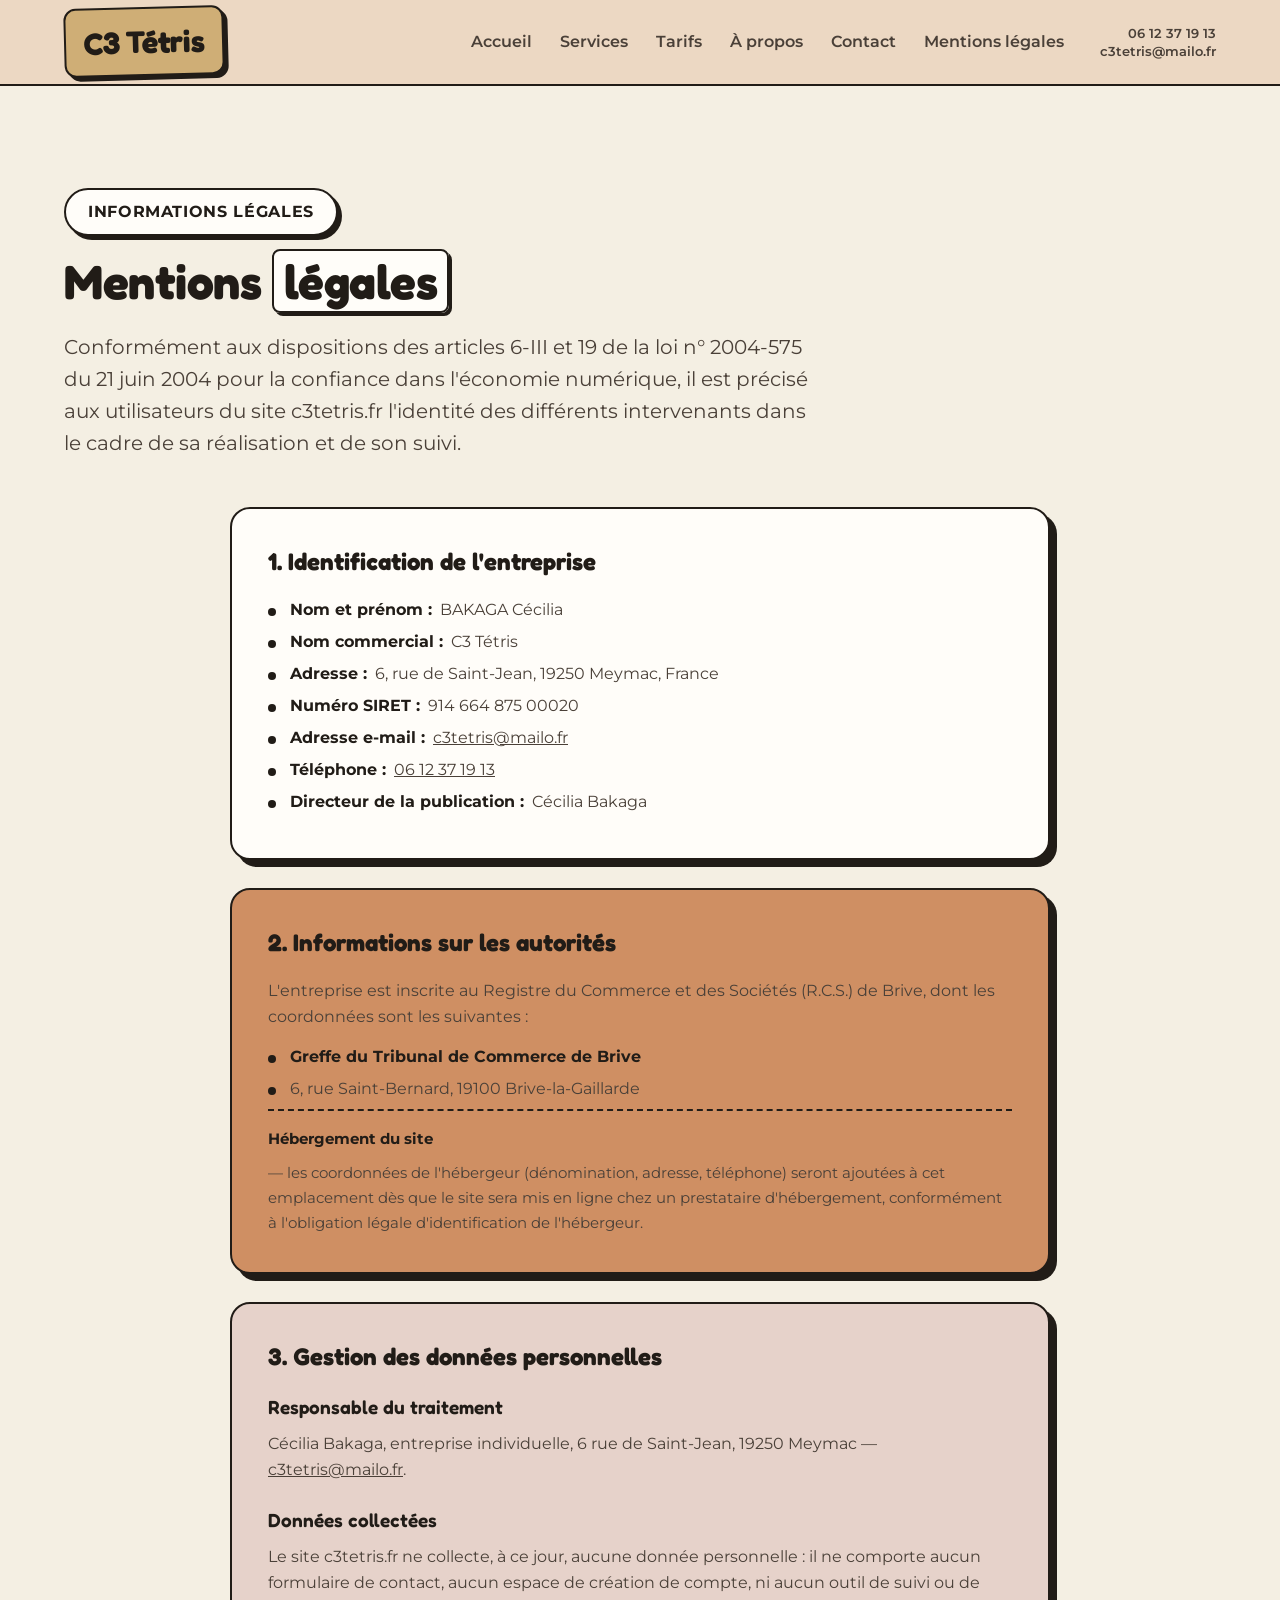
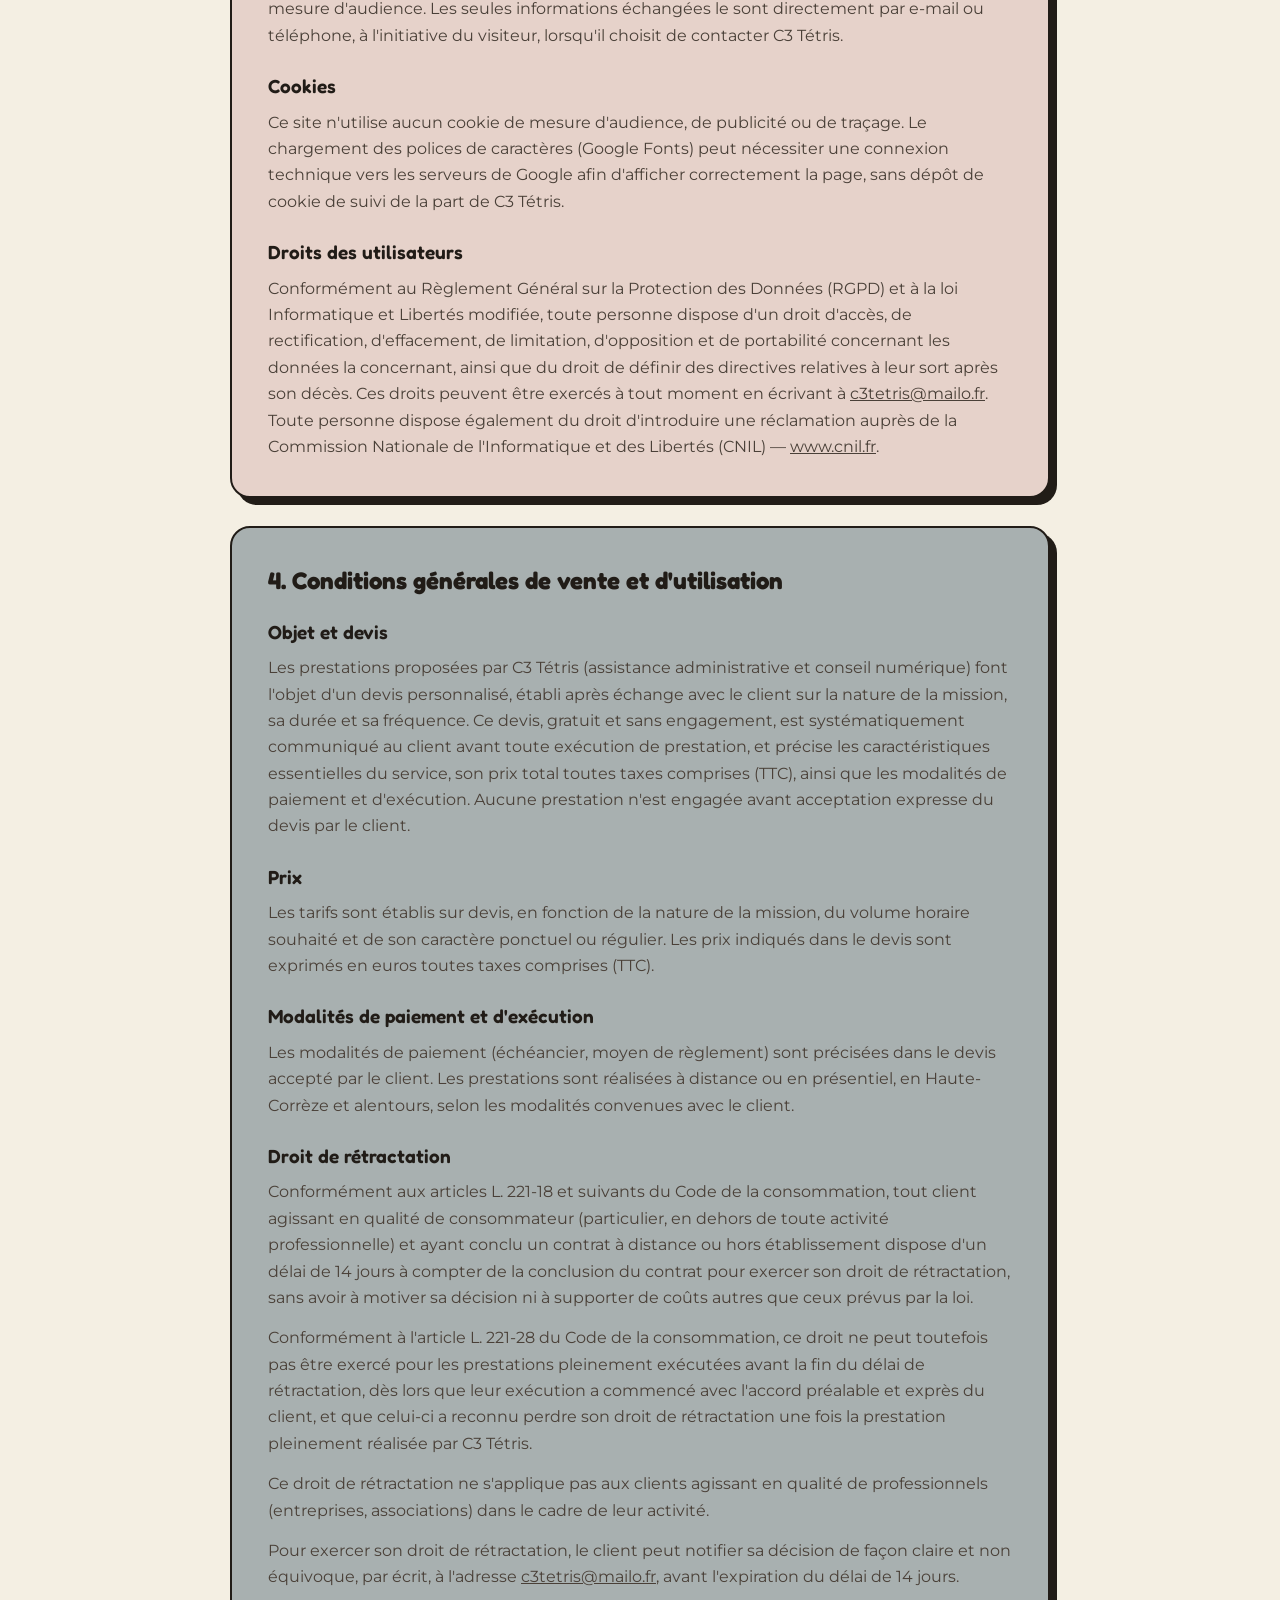
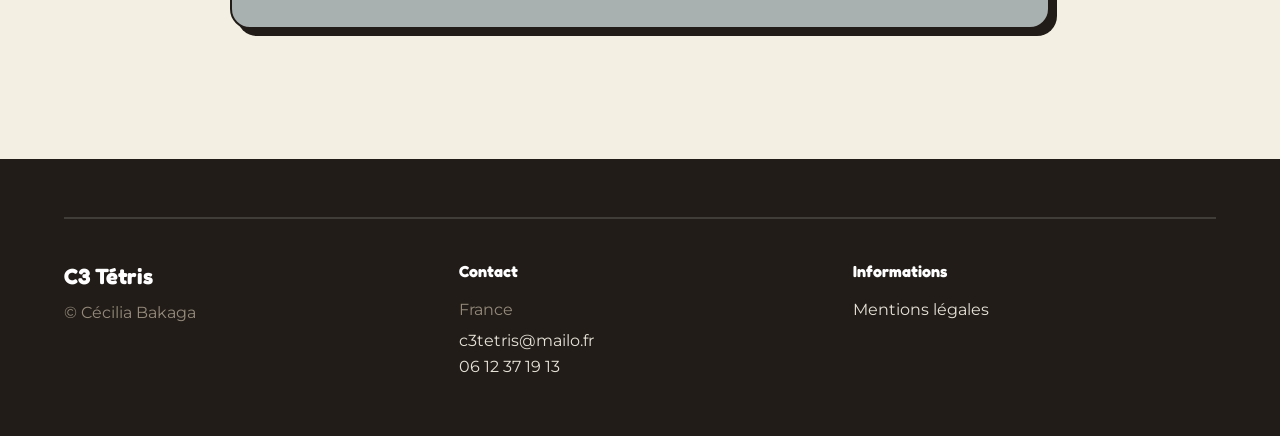
==== apercu-mentions-legales.html @ 946b3e0d "Premier commit depuis ordi cecilia" ====
<!DOCTYPE html>
<html lang="fr">
<head>
  <meta charset="utf-8">
  <meta name="viewport" content="width=device-width, initial-scale=1">
  <title>Mentions légales — C3 Tétris</title>
  <meta name="description" content="Mentions légales, politique de confidentialité et conditions générales de C3 Tétris.">
  <link rel="preconnect" href="https://fonts.googleapis.com">
  <link rel="preconnect" href="https://fonts.gstatic.com" crossorigin>
  <link href="https://fonts.googleapis.com/css2?family=Fredoka:wght@500;600;700&family=Montserrat:ital,wght@0,400;0,500;0,600;0,700&display=swap" rel="stylesheet">
  <style>
/* ===== Design tokens — neubrutalist / scrapbook style ===== */
:root {
  --cream: #f4efe3;
  --white: #fffdf9;
  --ink: #211c17;
  --body: #4a4038;
  --secondary: #948a7c;

  /* muted, elegant earth-tone family — matching the business card */
  --peach: #cf8f63;    /* terracotta / rust */
  --mint: #a8b0b0;     /* dusty blue-grey */
  --yellow: #cfae76;   /* warm tan / ochre */
  --pink: #e6d2ca;     /* dusty pink / mauve */

  /* alternating rhythm: cream / terracotta-tint, staying in the same warm family */
  --sec-tint: #ecd8c3;
  --sec-home: var(--cream);
  --sec-services: var(--sec-tint);
  --sec-pricing: var(--cream);
  --sec-about: var(--sec-tint);
  --sec-contact: var(--cream);

  --radius: 20px;
  --radius-sm: 14px;
  --border: 2.5px solid var(--ink);
  --shadow-hard: 7px 7px 0 var(--ink);
  --shadow-hard-sm: 4px 4px 0 var(--ink);
  --maxw: 1200px;
  --nav-h: 84px;
}

/* ===== Reset ===== */
*, *::before, *::after { box-sizing: border-box; }
html { scroll-behavior: smooth; scroll-padding-top: var(--nav-h); }
body {
  margin: 0;
  font-family: Montserrat, system-ui, sans-serif;
  color: var(--body);
  background: var(--cream);
  line-height: 1.6;
  -webkit-font-smoothing: antialiased;
}
img { max-width: 100%; height: auto; display: block; }
a { color: inherit; text-decoration: none; }
ul { margin: 0; padding: 0; list-style: none; }
h1, h2, h3, h4 {
  color: var(--ink); margin: 0;
  font-family: "Fredoka", Montserrat, system-ui, sans-serif;
  font-weight: 700;
}

.container { width: 100%; max-width: var(--maxw); margin-inline: auto; padding-inline: 24px; }

/* ===== Typography ===== */
.display-1 {
  font-size: clamp(2rem, 4vw + 1rem, 54px);
  line-height: 1.12; font-weight: 700;
}
.display-2 {
  font-size: clamp(1.85rem, 3vw + 1rem, 48px);
  line-height: 1.15; font-weight: 700; letter-spacing: -.01em;
}
.paragraph-large {
  font-size: clamp(1.02rem, 1vw + .75rem, 20px);
  line-height: 1.6;
  margin: 22px 0 30px;
}
.label {
  display: inline-block;
  text-transform: uppercase;
  font-size: 16px;
  font-weight: 700;
  letter-spacing: .04em;
  color: var(--ink);
  background: var(--white);
  border: 2.5px solid var(--ink);
  border-radius: 30px;
  padding: 9px 22px;
  box-shadow: 4px 4px 0 var(--ink);
  margin: 0 0 18px;
}
/* highlighter chip instead of gradient text — stays legible on any section color */
.text-gradient {
  background: var(--white);
  border: 2px solid var(--ink);
  padding: 1px 10px;
  border-radius: 8px;
  box-shadow: 3px 3px 0 var(--ink);
  box-decoration-break: clone;
  -webkit-box-decoration-break: clone;
  display: inline;
}

/* ===== Hero role tiles / signature hard-shadow tag ===== */
.hero-roles {
  display: grid;
  grid-template-columns: 1fr;
  gap: 24px;
  margin: 0;
}
.role-square {
  display: block;
  padding: 18px 20px;
  background: var(--white);
  color: var(--ink);
  font-family: "Fredoka", sans-serif;
  font-size: clamp(1rem, 1vw + .7rem, 1.3rem);
  font-weight: 600;
  line-height: 1.3;
  border: var(--border);
  border-radius: var(--radius-sm);
  box-shadow: var(--shadow-hard);
  transition: transform .15s ease, box-shadow .15s ease;
  width: fit-content;
}
.hero-kicker {
  margin-bottom: 22px;
  font-size: clamp(1.6rem, 2.5vw + 1rem, 2.4rem);
  padding: 22px 30px;
}
.role-square:hover { transform: translate(3px, 3px); box-shadow: 4px 4px 0 var(--ink); }
.hero-roles .role-square:nth-child(1) { margin-left: 40px; }
.hero-roles .role-square:nth-child(2) { margin-left: 96px; }
.role-square--peach    { background: var(--peach); }
.role-square--yellow   { background: var(--yellow); }
.role-square--lavender { background: var(--pink); }
.role-square--mint     { background: var(--mint); }
.role-square--pink     { background: var(--pink); }

/* ===== Sections — one vivid color each, same coherent family ===== */
.section { padding-block: clamp(56px, 8vw, 110px); }
.section--home     { background: var(--sec-home); }
.section--about     { background: var(--sec-about); }
.section--services  { background: var(--sec-services); }
.section--pricing   { background: var(--sec-pricing); }
.section--contact   { background: var(--sec-contact); }

/* ===== Navbar ===== */
.navbar {
  position: sticky; top: 0; z-index: 100;
  background: var(--sec-tint);
  border-bottom: var(--border);
}
.navbar-inner {
  display: flex; align-items: center; justify-content: space-between;
  height: var(--nav-h);
}
.brand {
  display: inline-flex; align-items: center;
  font-family: "Fredoka", sans-serif;
  font-weight: 700; font-size: clamp(24px, 2.4vw, 32px); color: var(--ink); letter-spacing: -.01em;
  background: var(--yellow);
  border: var(--border);
  border-radius: 12px;
  padding: 8px 18px;
  box-shadow: var(--shadow-hard-sm);
  transform: rotate(-1.5deg);
  transition: transform .15s ease, box-shadow .15s ease;
}
.brand:hover { transform: rotate(0deg) translate(2px, 2px); box-shadow: 2px 2px 0 var(--ink); }

/* same nameplate treatment as the navbar brand, sized for inline text */
.name-chip {
  display: inline-block;
  font-family: "Fredoka", sans-serif;
  font-weight: 700;
  background: var(--yellow);
  border: 2px solid var(--ink);
  border-radius: 8px;
  padding: 0 9px;
  box-shadow: 3px 3px 0 var(--ink);
  transform: rotate(-1.5deg);
}
.nav-desktop { display: flex; align-items: center; gap: 36px; }
.nav-desktop ul { display: flex; gap: 28px; }
.nav-desktop a { font-weight: 600; transition: color .2s; }
.nav-desktop a:hover { color: var(--peach); }
.nav-contact { display: flex; flex-direction: column; font-size: 13px; line-height: 1.4; text-align: right; font-weight: 600; }
.nav-contact a:hover { color: var(--peach); }

.nav-toggle {
  display: none; flex-direction: column; gap: 5px;
  background: none; border: 0; cursor: pointer; padding: 8px;
}
.nav-toggle span { width: 26px; height: 3px; border-radius: 2px; background: var(--ink); transition: .3s; }
.nav-toggle[aria-expanded="true"] span:nth-child(1) { transform: translateY(8px) rotate(45deg); }
.nav-toggle[aria-expanded="true"] span:nth-child(2) { opacity: 0; }
.nav-toggle[aria-expanded="true"] span:nth-child(3) { transform: translateY(-8px) rotate(-45deg); }

.nav-mobile { border-top: var(--border); background: var(--sec-tint); padding: 20px 24px; }
.nav-mobile ul { display: flex; flex-direction: column; gap: 4px; }
.nav-mobile a { display: block; padding: 12px 0; font-weight: 600; font-size: 18px; }
.nav-mobile .nav-contact { text-align: left; margin-top: 16px; font-size: 15px; }

/* ===== Hero ===== */
.hero-grid {
  display: grid; grid-template-columns: 1.1fr .9fr;
  gap: 56px; align-items: center;
}
.hero-image { border-radius: var(--radius); border: var(--border); box-shadow: var(--shadow-hard); width: 100%; }

/* ===== Buttons ===== */
.btn {
  display: inline-flex; align-items: center; gap: 8px;
  font-family: "Fredoka", sans-serif;
  font-weight: 600; font-size: 16px;
  padding: 14px 28px; border-radius: 40px;
  border: var(--border);
  transition: transform .15s ease, box-shadow .15s ease;
}
.btn-icon { font-size: 11px; }
.btn--primary { background: var(--white); color: var(--ink); box-shadow: var(--shadow-hard-sm); }
.btn--dark    { background: var(--ink); color: var(--white); box-shadow: 4px 4px 0 var(--peach); }
.btn--light   { background: var(--white); color: var(--ink); box-shadow: var(--shadow-hard-sm); }
.btn:hover { transform: translate(3px, 3px); box-shadow: 1px 1px 0 var(--ink); }
.btn--dark:hover { box-shadow: 1px 1px 0 var(--peach); }

/* ===== Headline ===== */
.headline { max-width: 760px; margin-bottom: 48px; }
.headline .paragraph-large { margin-bottom: 0; }

/* ===== Service cards ===== */
.cards { display: grid; grid-template-columns: 1fr 1fr; gap: 28px; }
.card {
  background: var(--white); border-radius: var(--radius);
  box-shadow: var(--shadow-hard); border: var(--border);
  padding: 34px 36px 36px;
}
.card--peach, .card--lavender { }
.card--peach    { background: var(--mint); }
.card--lavender { background: var(--yellow); }
.card-icon { display: flex; justify-content: center; margin-bottom: 8px; }
.card-icon img { height: 64px; width: auto; }
.card-title { font-size: 28px; text-align: center; margin: 0 0 24px; }
.card ul li { position: relative; padding-left: 22px; margin-bottom: 8px; }
.card ul li::before {
  content: ""; position: absolute; left: 0; top: 10px;
  width: 8px; height: 8px; border-radius: 50%; background: var(--ink);
}
.card strong { color: var(--ink); display: block; margin-bottom: 10px; }
.card-list-detailed li { line-height: 1.5; margin-bottom: 12px; }
.card-list-detailed strong { display: inline; margin: 0; }
.card-tagline {
  text-align: center; font-weight: 700; color: var(--ink);
  font-family: "Fredoka", sans-serif;
  margin: 24px 0 0; padding-top: 20px; border-top: 2px dashed var(--ink);
}

/* ===== À propos ===== */
.about-grid {
  display: grid; grid-template-columns: 1.2fr .8fr;
  gap: 56px; align-items: center;
}
.about-facts { display: flex; flex-direction: column; gap: 20px; align-items: flex-start; }
.about-facts .role-square { font-size: 1rem; padding: 14px 18px; }

/* ===== Tarifs / devis sur mesure ===== */
.quote-grid {
  display: grid; grid-template-columns: .8fr 1.2fr;
  gap: 40px; align-items: center;
}
.quote-factors { display: flex; flex-direction: column; gap: 20px; align-items: flex-start; }
.quote-factors .role-square { font-size: 1rem; padding: 14px 18px; }
.pricing-card {
  background: var(--white); border-radius: var(--radius);
  box-shadow: var(--shadow-hard); border: var(--border);
  padding: 44px;
}
.pricing-card--feature { background: var(--yellow); }
.price { font-family: "Fredoka", sans-serif; font-size: clamp(2rem, 3.5vw, 40px); font-weight: 700; line-height: 1; margin-bottom: 12px; }
.price span { font-size: .45em; font-weight: 500; color: var(--secondary); }
.pricing-card h4 { font-weight: 500; font-family: Montserrat, sans-serif; color: var(--body); margin-bottom: 26px; }
.bullet-list { margin-bottom: 32px; }
.bullet-list li { position: relative; padding-left: 30px; margin-bottom: 14px; font-weight: 600; }
.bullet-list li::before {
  content: "✓"; position: absolute; left: 0; top: -1px;
  width: 20px; height: 20px; display: flex; align-items: center; justify-content: center;
  background: var(--ink); color: var(--white); font-size: 12px; font-weight: 700;
  border-radius: 50%;
}

/* ===== Contact ===== */
.contact-grid { display: grid; grid-template-columns: repeat(3, 1fr); gap: 24px; }
.contact-card {
  display: block; background: var(--white); border-radius: var(--radius);
  box-shadow: var(--shadow-hard); border: var(--border);
  padding: 34px 26px; text-align: center;
  transition: transform .15s ease, box-shadow .15s ease;
}
.contact-card:hover { transform: translate(3px, 3px); box-shadow: var(--shadow-hard-sm); }
.contact-icon {
  display: inline-flex; align-items: center; justify-content: center;
  width: 56px; height: 56px; border-radius: 50%; border: var(--border);
  font-size: 24px; margin-bottom: 16px;
}
.contact-card--yellow   { background: var(--yellow); }
.contact-card--mint     { background: var(--mint); }
.contact-card--lavender { background: var(--peach); }
.contact-icon--peach, .contact-icon--yellow, .contact-icon--mint { background: var(--white); }
.contact-card h3 { font-size: 17px; margin-bottom: 6px; }
.contact-card p { margin: 0; color: var(--body); font-weight: 600; }

/* ===== Footer ===== */
.footer { background: var(--ink); color: #e7e2d8; padding-block: 56px; border-top: var(--border); }
.footer .divider { height: 2px; background: rgba(255,255,255,.14); margin-bottom: 40px; }
.footer-grid { display: grid; grid-template-columns: 1fr 1fr 1fr; gap: 32px; }
.footer h4 { color: #fff; margin-bottom: 12px; font-family: "Fredoka", sans-serif; }
.footer-brand { color: #fff; font-family: "Fredoka", sans-serif; font-weight: 700; font-size: 22px; margin: 0 0 6px; }
.footer-muted { color: var(--secondary); margin: 0 0 6px; }
.footer a:hover { color: var(--peach); }

/* ===== Mentions légales ===== */
.legal-card { max-width: 820px; margin: 0 auto 28px; }
.legal-card--terra { background: var(--peach); }
.legal-card--pink  { background: var(--pink); }
.legal-card--blue  { background: var(--mint); }
.legal-card-title { text-align: left; margin: 0 0 16px; font-size: 24px; }
.legal-list li { margin-bottom: 10px; line-height: 1.5; }
.legal-list li strong { display: inline; margin-right: 4px; }
.legal-note {
  margin-top: 18px; padding-top: 16px;
  border-top: 2px dashed var(--ink);
  font-size: 15px; color: var(--body);
}
.legal-card h4 { font-family: "Fredoka", sans-serif; font-weight: 600; font-size: 19px; margin: 22px 0 8px; color: var(--ink); }
.legal-card h4:first-of-type { margin-top: 0; }
.legal-card p { margin: 0 0 14px; line-height: 1.65; }
.legal-card p:last-child { margin-bottom: 0; }
.legal-card a { text-decoration: underline; }

/* ===== Scroll reveal ===== */
[data-reveal] { opacity: 0; transform: translateY(24px); transition: opacity .7s ease, transform .7s ease; }
[data-reveal].is-visible { opacity: 1; transform: none; }

/* ===== Responsive ===== */
@media (max-width: 900px) {
  .nav-desktop { display: none; }
  .nav-toggle { display: flex; }
  .hero-grid { grid-template-columns: 1fr; gap: 36px; }
  .hero-media { order: -1; }
  .cards { grid-template-columns: 1fr; }
  .footer-grid { grid-template-columns: 1fr; }
  .about-grid { grid-template-columns: 1fr; gap: 32px; }
  .contact-grid { grid-template-columns: 1fr; }
  .quote-grid { grid-template-columns: 1fr; }
  .quote-factors { flex-direction: row; flex-wrap: wrap; }
  .hero-roles .role-square:nth-child(1) { margin-left: 14px; }
  .hero-roles .role-square:nth-child(2) { margin-left: 32px; }
}

@media (prefers-reduced-motion: reduce) {
  html { scroll-behavior: auto; }
  [data-reveal] { transition: none; opacity: 1; transform: none; }
  .role-square, .btn, .contact-card { transition: none; }
}

</style>
</head>
<body>
  <!-- ===== Navbar ===== -->
  <header class="navbar">
    <div class="container navbar-inner">
      <a href="index.html#home" class="brand">C3 Tétris</a>

      <nav class="nav-desktop" aria-label="Navigation principale">
        <ul>
          <li><a href="index.html#home">Accueil</a></li>
          <li><a href="index.html#services">Services</a></li>
          <li><a href="index.html#pricing">Tarifs</a></li>
          <li><a href="index.html#about">À propos</a></li>
          <li><a href="index.html#contact">Contact</a></li>
          <li><a href="mentions-legales.html">Mentions légales</a></li>
        </ul>
        <div class="nav-contact">
          <a href="tel:+33612371913">06 12 37 19 13</a>
          <a href="mailto:c3tetris@mailo.fr">c3tetris@mailo.fr</a>
        </div>
      </nav>

      <button class="nav-toggle" aria-label="Ouvrir le menu" aria-expanded="false" aria-controls="mobile-menu">
        <span></span><span></span><span></span>
      </button>
    </div>

    <nav id="mobile-menu" class="nav-mobile" aria-label="Navigation mobile" hidden>
      <ul>
        <li><a href="index.html#home">Accueil</a></li>
        <li><a href="index.html#services">Services</a></li>
        <li><a href="index.html#pricing">Tarifs</a></li>
        <li><a href="index.html#about">À propos</a></li>
        <li><a href="index.html#contact">Contact</a></li>
        <li><a href="mentions-legales.html">Mentions légales</a></li>
      </ul>
      <div class="nav-contact">
        <a href="tel:+33612371913">06 12 37 19 13</a>
        <a href="mailto:c3tetris@mailo.fr">c3tetris@mailo.fr</a>
      </div>
    </nav>
  </header>

  <main>
    <!-- ===== Legal content ===== -->
    <section class="section section--home legal">
      <div class="container">
        <div class="headline" data-reveal>
          <p class="label">Informations légales</p>
          <h2 class="display-2">Mentions <span class="text-gradient">légales</span></h2>
          <p class="paragraph-large">
            Conformément aux dispositions des articles 6-III et 19 de la loi n° 2004-575
            du 21 juin 2004 pour la confiance dans l'économie numérique, il est précisé
            aux utilisateurs du site c3tetris.fr l'identité des différents intervenants
            dans le cadre de sa réalisation et de son suivi.
          </p>
        </div>

        <!-- 1. Identification -->
        <article class="card legal-card" data-reveal>
          <h3 class="card-title legal-card-title">1. Identification de l'entreprise</h3>
          <ul class="legal-list">
            <li><strong>Nom et prénom :</strong> BAKAGA Cécilia</li>
            <li><strong>Nom commercial :</strong> C3 Tétris</li>
            <li><strong>Adresse :</strong> 6, rue de Saint-Jean, 19250 Meymac, France</li>
            <li><strong>Numéro SIRET :</strong> 914 664 875 00020</li>
            <li><strong>Adresse e-mail :</strong> <a href="mailto:c3tetris@mailo.fr">c3tetris@mailo.fr</a></li>
            <li><strong>Téléphone :</strong> <a href="tel:+33612371913">06 12 37 19 13</a></li>
            <li><strong>Directeur de la publication :</strong> Cécilia Bakaga</li>
          </ul>
        </article>

        <!-- 2. Autorités / hébergement -->
        <article class="card legal-card legal-card--terra" data-reveal>
          <h3 class="card-title legal-card-title">2. Informations sur les autorités</h3>
          <p>
            L'entreprise est inscrite au Registre du Commerce et des Sociétés (R.C.S.)
            de Brive, dont les coordonnées sont les suivantes :
          </p>
          <ul class="legal-list">
            <li><strong>Greffe du Tribunal de Commerce de Brive</strong></li>
            <li>6, rue Saint-Bernard, 19100 Brive-la-Gaillarde</li>
          </ul>
          <p class="legal-note">
            <strong>Hébergement du site</strong> — les coordonnées de l'hébergeur
            (dénomination, adresse, téléphone) seront ajoutées à cet emplacement
            dès que le site sera mis en ligne chez un prestataire d'hébergement,
            conformément à l'obligation légale d'identification de l'hébergeur.
          </p>
        </article>

        <!-- 3. RGPD -->
        <article class="card legal-card legal-card--pink" data-reveal>
          <h3 class="card-title legal-card-title">3. Gestion des données personnelles</h3>

          <h4>Responsable du traitement</h4>
          <p>
            Cécilia Bakaga, entreprise individuelle, 6 rue de Saint-Jean, 19250 Meymac —
            <a href="mailto:c3tetris@mailo.fr">c3tetris@mailo.fr</a>.
          </p>

          <h4>Données collectées</h4>
          <p>
            Le site c3tetris.fr ne collecte, à ce jour, aucune donnée personnelle : il ne
            comporte aucun formulaire de contact, aucun espace de création de compte, ni
            aucun outil de suivi ou de mesure d'audience. Les seules informations échangées
            le sont directement par e-mail ou téléphone, à l'initiative du visiteur, lorsqu'il
            choisit de contacter C3 Tétris.
          </p>

          <h4>Cookies</h4>
          <p>
            Ce site n'utilise aucun cookie de mesure d'audience, de publicité ou de
            traçage. Le chargement des polices de caractères (Google Fonts) peut nécessiter
            une connexion technique vers les serveurs de Google afin d'afficher correctement
            la page, sans dépôt de cookie de suivi de la part de C3 Tétris.
          </p>

          <h4>Droits des utilisateurs</h4>
          <p>
            Conformément au Règlement Général sur la Protection des Données (RGPD) et à la
            loi Informatique et Libertés modifiée, toute personne dispose d'un droit d'accès,
            de rectification, d'effacement, de limitation, d'opposition et de portabilité
            concernant les données la concernant, ainsi que du droit de définir des
            directives relatives à leur sort après son décès. Ces droits peuvent être
            exercés à tout moment en écrivant à
            <a href="mailto:c3tetris@mailo.fr">c3tetris@mailo.fr</a>. Toute personne
            dispose également du droit d'introduire une réclamation auprès de la
            Commission Nationale de l'Informatique et des Libertés (CNIL) —
            <a href="https://www.cnil.fr" target="_blank" rel="noopener">www.cnil.fr</a>.
          </p>
        </article>

        <!-- 4. CGV / CGU -->
        <article class="card legal-card legal-card--blue" data-reveal>
          <h3 class="card-title legal-card-title">4. Conditions générales de vente et d'utilisation</h3>

          <h4>Objet et devis</h4>
          <p>
            Les prestations proposées par C3 Tétris (assistance administrative et conseil
            numérique) font l'objet d'un devis personnalisé, établi après échange avec le
            client sur la nature de la mission, sa durée et sa fréquence. Ce devis, gratuit
            et sans engagement, est systématiquement communiqué au client avant toute
            exécution de prestation, et précise les caractéristiques essentielles du
            service, son prix total toutes taxes comprises (TTC), ainsi que les modalités
            de paiement et d'exécution. Aucune prestation n'est engagée avant acceptation
            expresse du devis par le client.
          </p>

          <h4>Prix</h4>
          <p>
            Les tarifs sont établis sur devis, en fonction de la nature de la mission,
            du volume horaire souhaité et de son caractère ponctuel ou régulier. Les prix
            indiqués dans le devis sont exprimés en euros toutes taxes comprises (TTC).
          </p>

          <h4>Modalités de paiement et d'exécution</h4>
          <p>
            Les modalités de paiement (échéancier, moyen de règlement) sont précisées dans
            le devis accepté par le client. Les prestations sont réalisées à distance ou
            en présentiel, en Haute-Corrèze et alentours, selon les modalités convenues
            avec le client.
          </p>

          <h4>Droit de rétractation</h4>
          <p>
            Conformément aux articles L. 221-18 et suivants du Code de la consommation,
            tout client agissant en qualité de consommateur (particulier, en dehors de
            toute activité professionnelle) et ayant conclu un contrat à distance ou hors
            établissement dispose d'un délai de 14 jours à compter de la conclusion du
            contrat pour exercer son droit de rétractation, sans avoir à motiver sa
            décision ni à supporter de coûts autres que ceux prévus par la loi.
          </p>
          <p>
            Conformément à l'article L. 221-28 du Code de la consommation, ce droit ne
            peut toutefois pas être exercé pour les prestations pleinement exécutées avant
            la fin du délai de rétractation, dès lors que leur exécution a commencé avec
            l'accord préalable et exprès du client, et que celui-ci a reconnu perdre son
            droit de rétractation une fois la prestation pleinement réalisée par C3 Tétris.
          </p>
          <p>
            Ce droit de rétractation ne s'applique pas aux clients agissant en qualité de
            professionnels (entreprises, associations) dans le cadre de leur activité.
          </p>
          <p>
            Pour exercer son droit de rétractation, le client peut notifier sa décision de
            façon claire et non équivoque, par écrit, à l'adresse
            <a href="mailto:c3tetris@mailo.fr">c3tetris@mailo.fr</a>, avant l'expiration
            du délai de 14 jours.
          </p>
        </article>
      </div>
    </section>
  </main>

  <!-- ===== Footer ===== -->
  <footer class="footer">
    <div class="container">
      <div class="divider"></div>
      <div class="footer-grid">
        <div>
          <p class="footer-brand">C3 Tétris</p>
          <p class="footer-muted">© Cécilia Bakaga</p>
        </div>
        <div>
          <h4>Contact</h4>
          <p class="footer-muted">France</p>
          <a href="mailto:c3tetris@mailo.fr">c3tetris@mailo.fr</a><br>
          <a href="tel:+33612371913">06 12 37 19 13</a>
        </div>
        <div>
          <h4>Informations</h4>
          <a href="mentions-legales.html">Mentions légales</a>
        </div>
      </div>
    </div>
  </footer>

  <script>
// Mobile navigation toggle
const toggle = document.querySelector('.nav-toggle');
const menu = document.getElementById('mobile-menu');

toggle.addEventListener('click', () => {
  const open = toggle.getAttribute('aria-expanded') === 'true';
  toggle.setAttribute('aria-expanded', String(!open));
  toggle.setAttribute('aria-label', open ? 'Ouvrir le menu' : 'Fermer le menu');
  menu.hidden = open;
});

// Close the mobile menu after tapping a link
menu.querySelectorAll('a').forEach((link) => {
  link.addEventListener('click', () => {
    toggle.setAttribute('aria-expanded', 'false');
    menu.hidden = true;
  });
});

// Scroll-reveal with IntersectionObserver
const revealEls = document.querySelectorAll('[data-reveal]');

if ('IntersectionObserver' in window) {
  const observer = new IntersectionObserver((entries) => {
    entries.forEach((entry) => {
      if (entry.isIntersecting) {
        entry.target.classList.add('is-visible');
        observer.unobserve(entry.target);
      }
    });
  }, { threshold: 0.15 });

  revealEls.forEach((el) => observer.observe(el));
} else {
  revealEls.forEach((el) => el.classList.add('is-visible'));
}

</script>
</body>
</html>
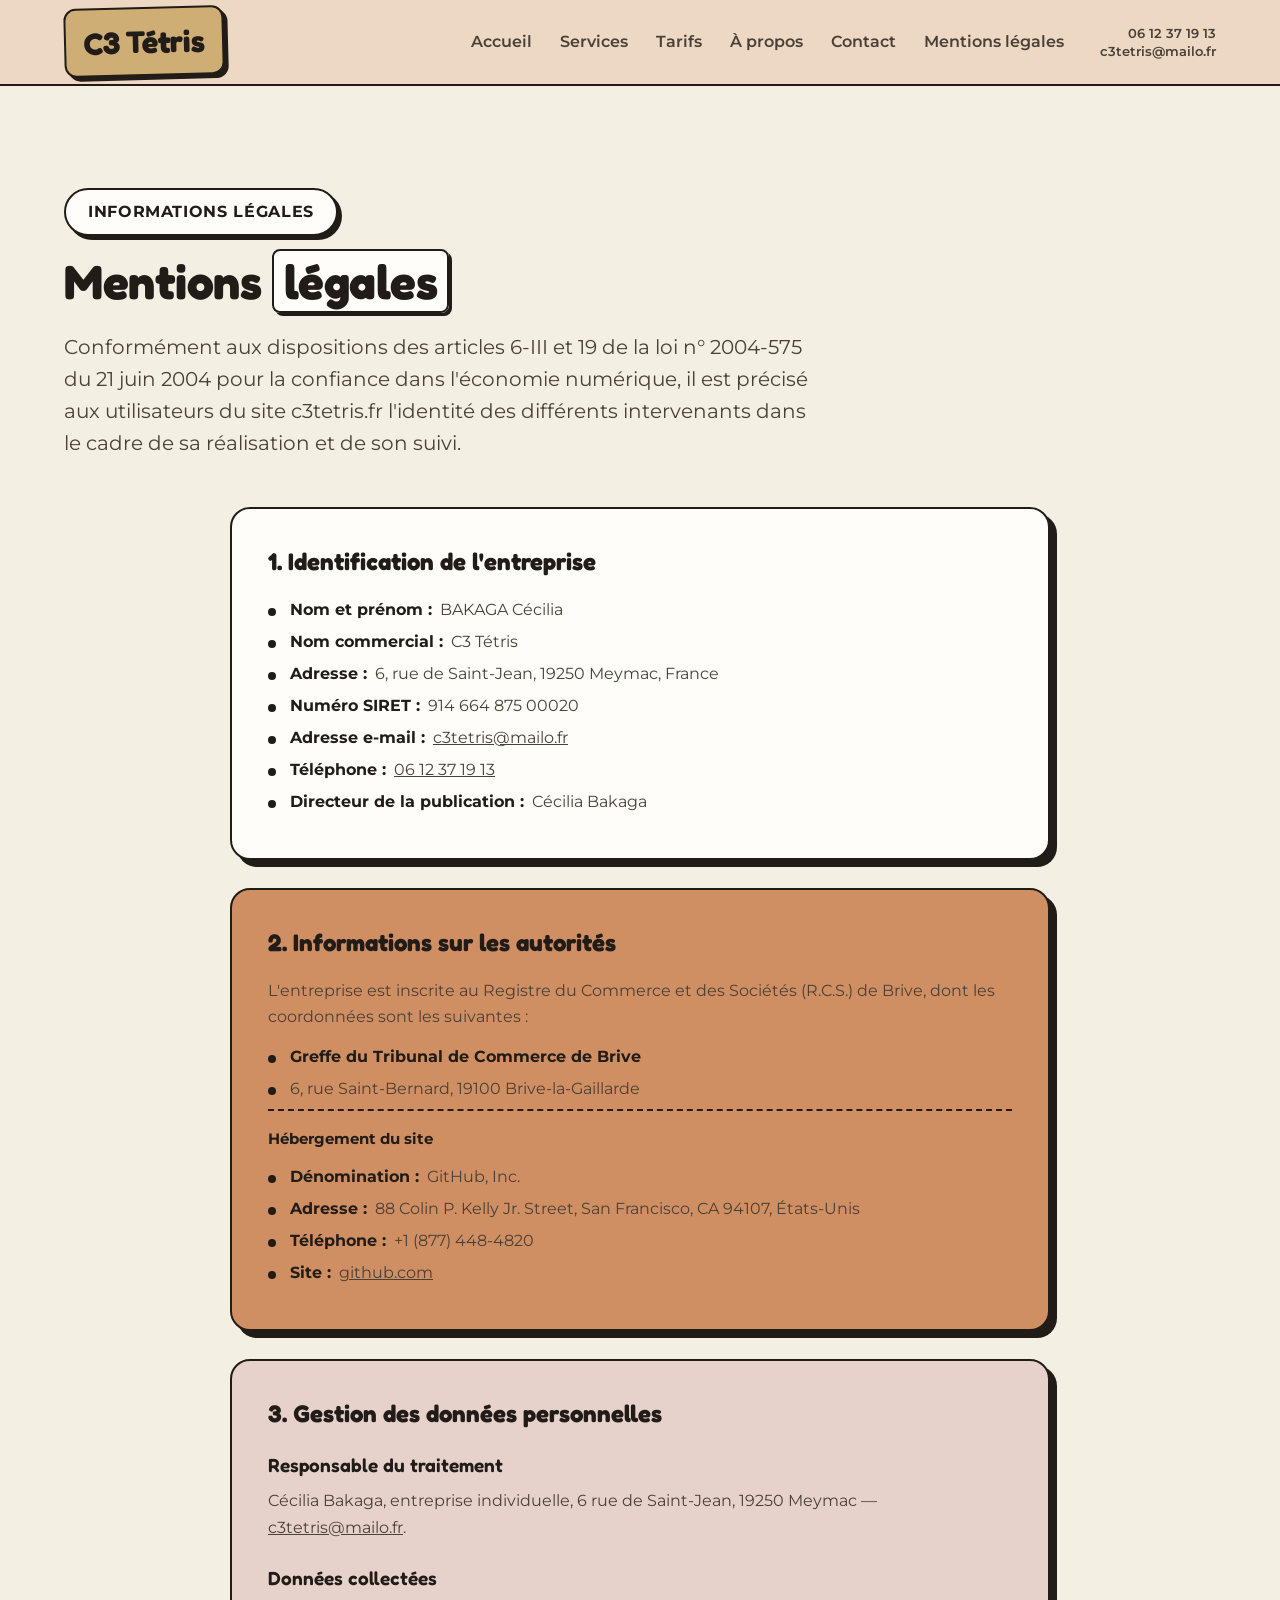
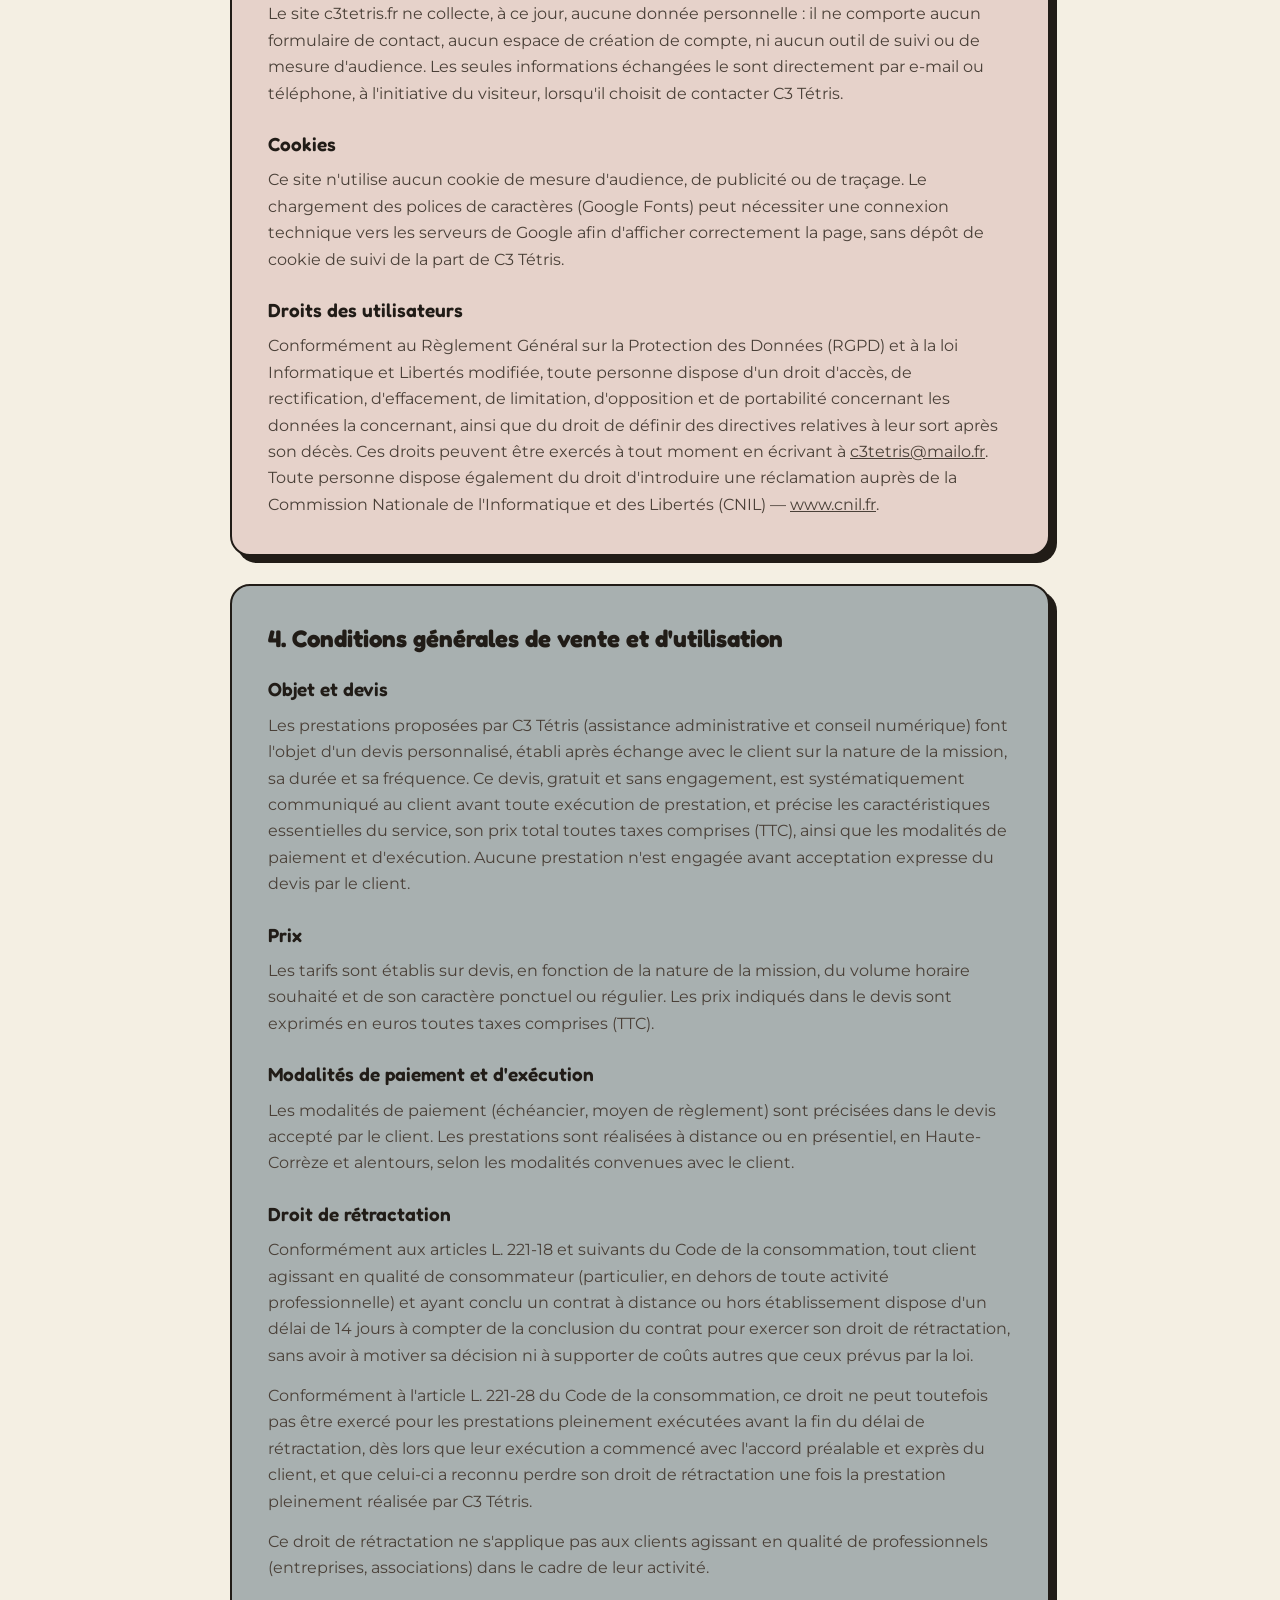
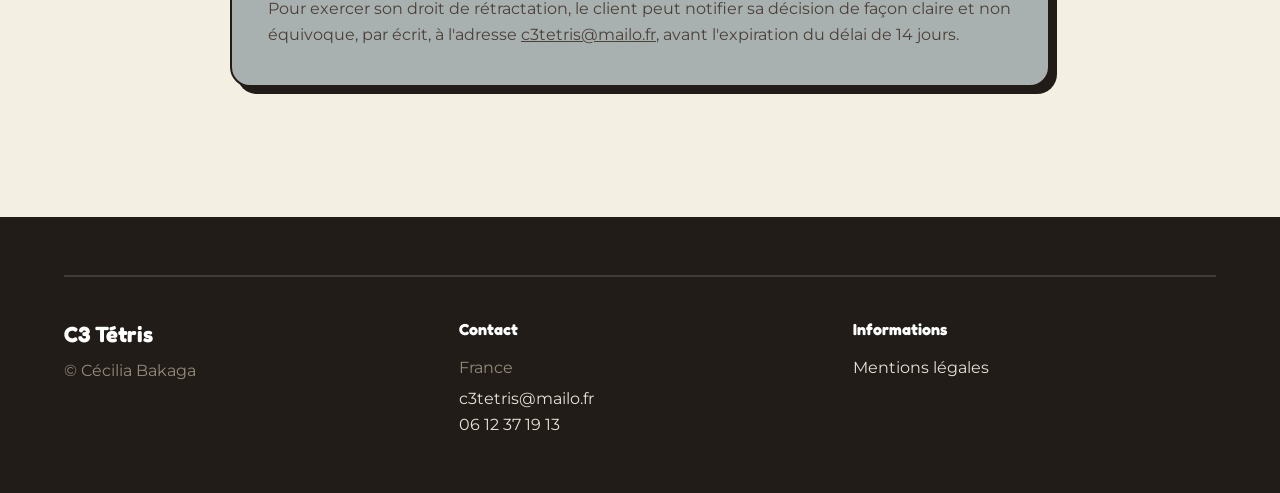
==== commit e339b445: "Ajout des coordonnées de l'hébergeur (GitHub, Inc.) dans les mentions légales" ====
--- a/apercu-mentions-legales.html
+++ b/apercu-mentions-legales.html
@@ -450,11 +450,14 @@
             <li>6, rue Saint-Bernard, 19100 Brive-la-Gaillarde</li>
           </ul>
           <p class="legal-note">
-            <strong>Hébergement du site</strong> — les coordonnées de l'hébergeur
-            (dénomination, adresse, téléphone) seront ajoutées à cet emplacement
-            dès que le site sera mis en ligne chez un prestataire d'hébergement,
-            conformément à l'obligation légale d'identification de l'hébergeur.
-          </p>
+            <strong>Hébergement du site</strong>
+          </p>
+          <ul class="legal-list">
+            <li><strong>Dénomination :</strong> GitHub, Inc.</li>
+            <li><strong>Adresse :</strong> 88 Colin P. Kelly Jr. Street, San Francisco, CA 94107, États-Unis</li>
+            <li><strong>Téléphone :</strong> +1 (877) 448-4820</li>
+            <li><strong>Site :</strong> <a href="https://github.com" target="_blank" rel="noopener">github.com</a></li>
+          </ul>
         </article>
 
         <!-- 3. RGPD -->
